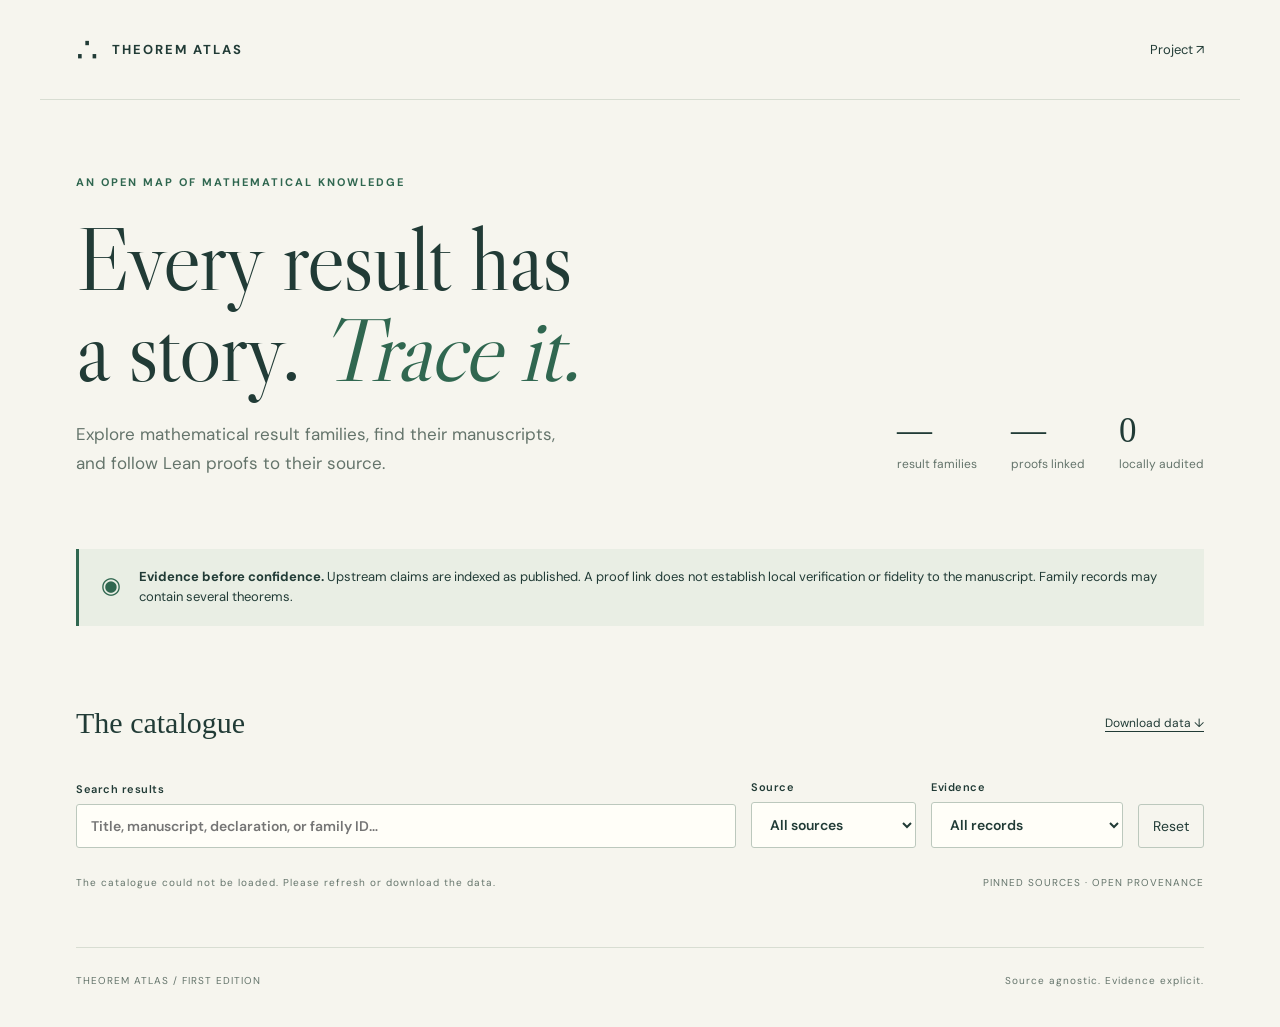
==== site/index.html @ a1279511 "Build pinned theorem catalogue and publish via GitHub Pages" ====
<!doctype html>
<html lang="en"><head><meta charset="utf-8"><meta name="viewport" content="width=device-width, initial-scale=1"><meta name="description" content="An open catalogue of mathematical results, manuscripts, and pinned Lean proof references."><title>Theorem Atlas — Explore mathematical results</title><link rel="stylesheet" href="style.css"><script src="app.js" defer></script></head>
<body><header><a class="brand" href="./">∴ <span>THEOREM ATLAS</span></a><a href="https://github.com/gopikannappan/theorem-atlas">Project ↗</a></header>
<main><section class="intro"><div class="eyebrow">AN OPEN MAP OF MATHEMATICAL KNOWLEDGE</div><h1>Every result has<br>a story. <em>Trace it.</em></h1><p>Explore mathematical result families, find their manuscripts, and follow Lean proofs to their source.</p><div class="stats" aria-label="Catalogue summary"><div><strong id="total">—</strong><span>result families</span></div><div><strong id="linked">—</strong><span>proofs linked</span></div><div><strong>0</strong><span>locally audited</span></div></div></section>
<aside class="notice"><span>◉</span><p><b>Evidence before confidence.</b> Upstream claims are indexed as published. A proof link does not establish local verification or fidelity to the manuscript. Family records may contain several theorems.</p></aside>
<section aria-label="Catalogue"><div class="catalogue-heading"><h2>The catalogue</h2><a href="results.json" download>Download data ↓</a></div><form id="filters" role="search"><label class="search">Search results<input id="query" type="search" placeholder="Title, manuscript, declaration, or family ID…"></label><label>Source<select id="source"><option value="">All sources</option></select></label><label>Evidence<select id="status"><option value="">All records</option><option value="external_linked">External proof linked</option><option value="scope">Upstream scope note</option><option value="discovered">Discovered</option></select></label><button type="reset">Reset</button></form><div class="list-heading"><span id="count" role="status" aria-live="polite">Loading catalogue…</span><span>PINNED SOURCES · OPEN PROVENANCE</span></div><div id="results"></div><p id="empty" hidden>No results match these filters. Try another title or clear your search.</p></section>
<footer><span>THEOREM ATLAS / FIRST EDITION</span><span>Source agnostic. Evidence explicit.</span></footer></main></body></html>
---- site/style.css ----
@import url('https://fonts.googleapis.com/css2?family=DM+Sans:wght@400;500;600;700&family=Libre+Caslon+Display&display=swap');
:root{color-scheme:light;--ink:#213b36;--muted:#64746b;--paper:#f6f5ee;--line:#d8ddd2;--green:#306750}*{box-sizing:border-box}body{margin:0;background:var(--paper);color:var(--ink);font-family:'DM Sans',system-ui,sans-serif;font-size:15px}a{color:inherit;text-underline-offset:4px}header,main{max-width:1200px;margin:auto;padding:0 36px}header{height:100px;display:flex;align-items:center;justify-content:space-between;border-bottom:1px solid var(--line)}header>a{text-decoration:none;font-size:13px}.brand{display:flex;gap:14px;align-items:center;font-size:35px}.brand span{font-size:13px;font-weight:700;letter-spacing:2px}.intro{padding:75px 0 42px;position:relative}.eyebrow{font-size:11px;letter-spacing:2px;color:var(--green);font-weight:700}h1{font-family:'Libre Caslon Display',Georgia,serif;font-size:clamp(55px,7vw,91px);font-weight:400;line-height:1.02;letter-spacing:-2px;margin:24px 0}h1 em{color:var(--green)}.intro>p{max-width:490px;font-size:17px;line-height:1.7;color:var(--muted)}.stats{display:flex;gap:56px;margin-top:38px}.stats div{display:grid;gap:5px}.stats strong{font-family:Georgia,serif;font-size:35px;font-weight:400}.stats span{color:var(--muted);font-size:12px}.notice{display:flex;gap:18px;background:#e9eee4;padding:18px 22px;border-left:3px solid var(--green);margin:12px 0 55px;line-height:1.6}.notice>span{color:var(--green);font-size:23px}.notice p{margin:0;font-size:13px}.catalogue-heading{display:flex;align-items:center;justify-content:space-between}.catalogue-heading h2{font-family:Georgia,serif;font-size:30px;font-weight:400}.catalogue-heading a{font-size:12px}form{display:flex;gap:15px;align-items:end;margin:15px 0 28px}label{display:grid;gap:8px;font-size:11px;font-weight:600;letter-spacing:.5px}.search{flex:1}input,select,button{border:1px solid #bcc8bd;border-radius:3px;background:#fffef8;color:var(--ink);padding:12px 14px;font:inherit;font-size:14px;min-height:44px}select{min-width:165px}button{cursor:pointer;background:transparent}:focus-visible{outline:3px solid #91b9a1;outline-offset:3px}.list-heading{display:flex;justify-content:space-between;font-size:10px;letter-spacing:1px;color:var(--muted);padding-bottom:18px}.record{border-top:1px solid var(--line);padding:23px 0;display:grid;grid-template-columns:90px 1fr;gap:16px}.record-id{font-size:11px;letter-spacing:1px;color:var(--muted);padding-top:7px}.record h3{font-family:Georgia,serif;font-size:22px;font-weight:400;line-height:1.4;margin:0 0 12px}.tags{display:flex;flex-wrap:wrap;align-items:center;gap:10px;font-size:11px;color:var(--muted)}.badge{border:1px solid var(--line);padding:4px 8px;border-radius:20px}.badge.linked{background:#e5ede0;border-color:#c2d5bc;color:var(--green)}details{margin-top:16px;font-size:13px;line-height:1.7}summary{cursor:pointer;color:var(--green);width:fit-content}.evidence{padding:16px 20px;background:#eeefe6;margin-top:12px}.evidence p{margin:6px 0}.evidence ul{padding-left:20px}.evidence code{overflow-wrap:anywhere;font-size:11px}.evidence a{overflow-wrap:anywhere}.review{color:#755c2d}footer{border-top:1px solid var(--line);margin-top:40px;padding:26px 0 40px;display:flex;justify-content:space-between;font-size:10px;color:var(--muted);letter-spacing:1px}[hidden]{display:none!important}@media(min-width:950px){.stats{position:absolute;right:0;bottom:65px;gap:34px}}@media(max-width:700px){header,main{padding:0 20px}header{height:78px}.intro{padding-top:50px}.stats{gap:30px}form{flex-wrap:wrap}.search{flex-basis:100%}label{flex:1}select{min-width:0;width:100%}.record{grid-template-columns:1fr;gap:8px}.list-heading>span:last-child{display:none}footer{gap:15px;flex-wrap:wrap}.notice{margin-bottom:30px}}
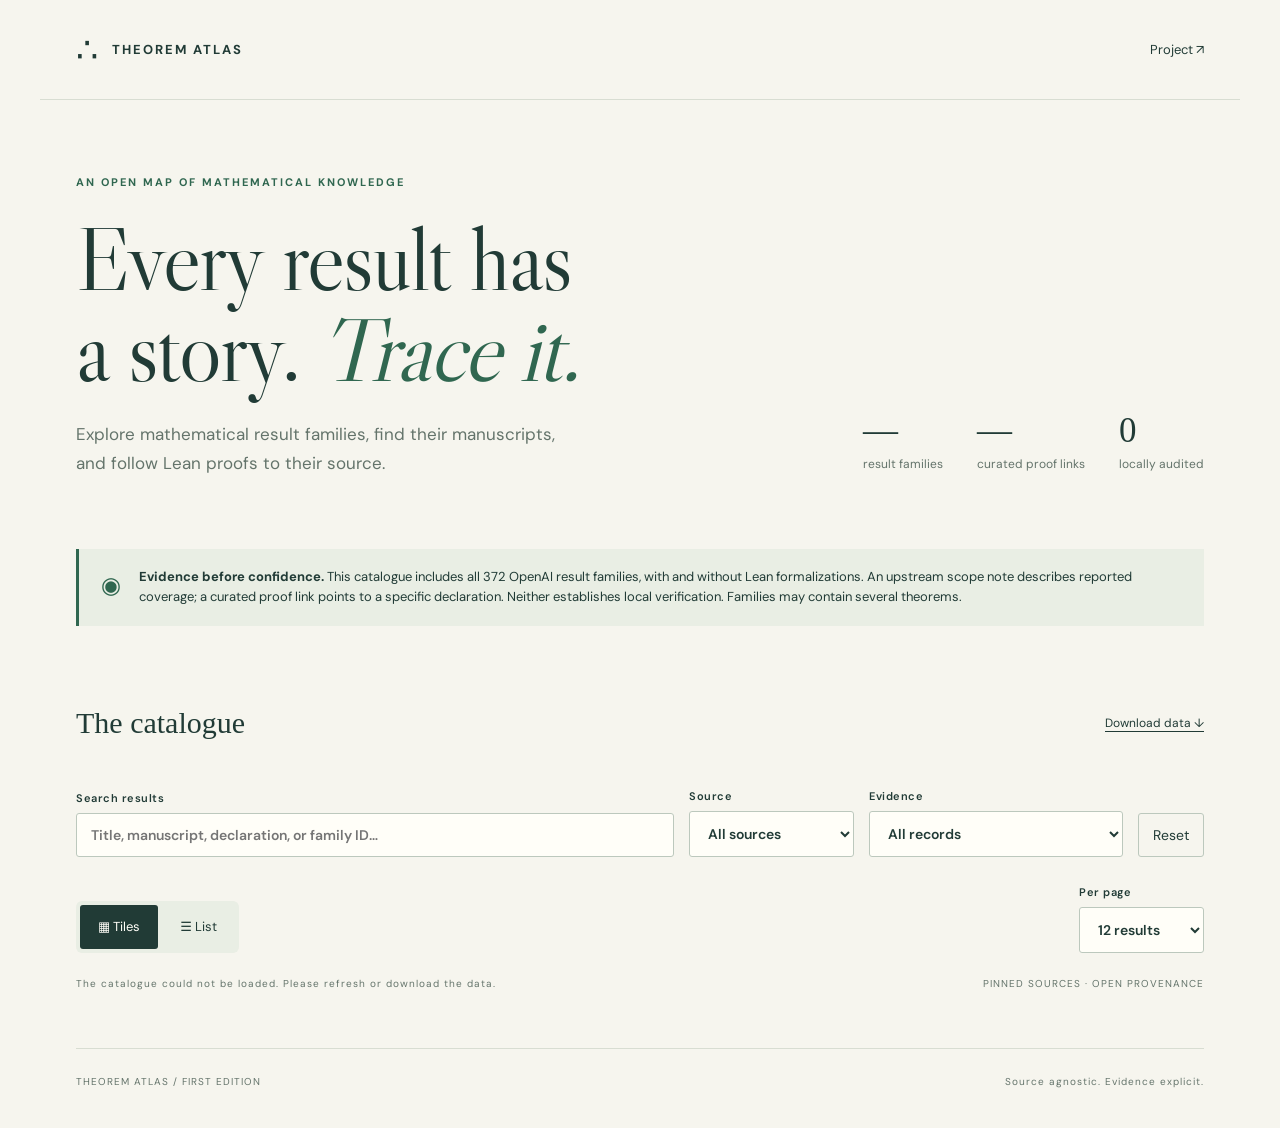
==== commit bdffe34a: "Default catalogue to tiles with list view and pagination" ====
--- a/site/index.html
+++ b/site/index.html
@@ -1,7 +1,7 @@
 <!doctype html>
-<html lang="en"><head><meta charset="utf-8"><meta name="viewport" content="width=device-width, initial-scale=1"><meta name="description" content="An open catalogue of mathematical results, manuscripts, and pinned Lean proof references."><title>Theorem Atlas — Explore mathematical results</title><link rel="stylesheet" href="style.css"><script src="app.js" defer></script></head>
+<html lang="en"><head><meta charset="utf-8"><meta name="viewport" content="width=device-width, initial-scale=1"><meta name="description" content="An open catalogue of mathematical results, manuscripts, and pinned Lean proof references."><title>Theorem Atlas — Explore mathematical results</title><link rel="stylesheet" href="style.css"><script src="app.js" type="module"></script></head>
 <body><header><a class="brand" href="./">∴ <span>THEOREM ATLAS</span></a><a href="https://github.com/gopikannappan/theorem-atlas">Project ↗</a></header>
-<main><section class="intro"><div class="eyebrow">AN OPEN MAP OF MATHEMATICAL KNOWLEDGE</div><h1>Every result has<br>a story. <em>Trace it.</em></h1><p>Explore mathematical result families, find their manuscripts, and follow Lean proofs to their source.</p><div class="stats" aria-label="Catalogue summary"><div><strong id="total">—</strong><span>result families</span></div><div><strong id="linked">—</strong><span>proofs linked</span></div><div><strong>0</strong><span>locally audited</span></div></div></section>
-<aside class="notice"><span>◉</span><p><b>Evidence before confidence.</b> Upstream claims are indexed as published. A proof link does not establish local verification or fidelity to the manuscript. Family records may contain several theorems.</p></aside>
-<section aria-label="Catalogue"><div class="catalogue-heading"><h2>The catalogue</h2><a href="results.json" download>Download data ↓</a></div><form id="filters" role="search"><label class="search">Search results<input id="query" type="search" placeholder="Title, manuscript, declaration, or family ID…"></label><label>Source<select id="source"><option value="">All sources</option></select></label><label>Evidence<select id="status"><option value="">All records</option><option value="external_linked">External proof linked</option><option value="scope">Upstream scope note</option><option value="discovered">Discovered</option></select></label><button type="reset">Reset</button></form><div class="list-heading"><span id="count" role="status" aria-live="polite">Loading catalogue…</span><span>PINNED SOURCES · OPEN PROVENANCE</span></div><div id="results"></div><p id="empty" hidden>No results match these filters. Try another title or clear your search.</p></section>
+<main><section class="intro"><div class="eyebrow">AN OPEN MAP OF MATHEMATICAL KNOWLEDGE</div><h1>Every result has<br>a story. <em>Trace it.</em></h1><p>Explore mathematical result families, find their manuscripts, and follow Lean proofs to their source.</p><div class="stats" aria-label="Catalogue summary"><div><strong id="total">—</strong><span>result families</span></div><div><strong id="linked">—</strong><span>curated proof links</span></div><div><strong>0</strong><span>locally audited</span></div></div></section>
+<aside class="notice"><span>◉</span><p><b>Evidence before confidence.</b> This catalogue includes all 372 OpenAI result families, with and without Lean formalizations. An upstream scope note describes reported coverage; a curated proof link points to a specific declaration. Neither establishes local verification. Families may contain several theorems.</p></aside>
+<section aria-label="Catalogue"><div class="catalogue-heading"><h2>The catalogue</h2><a href="results.json" download>Download data ↓</a></div><p id="coverage-summary" class="coverage-summary"></p><form id="filters" role="search"><label class="search">Search results<input id="query" type="search" placeholder="Title, manuscript, declaration, or family ID…"></label><label>Source<select id="source"><option value="">All sources</option></select></label><label>Evidence<select id="status"><option value="">All records</option><option value="external_linked">External proof linked</option><option value="scope">Has upstream Lean scope note</option><option value="no_scope">No upstream Lean scope note</option><option value="discovered">No curated declaration link</option></select></label><button type="reset">Reset</button></form><div class="catalogue-controls"><div class="view-toggle" role="group" aria-label="Catalogue view"><button id="tiles-view" type="button" aria-pressed="true">▦ Tiles</button><button id="list-view" type="button" aria-pressed="false">☰ List</button></div><label>Per page<select id="page-size"><option value="12">12 results</option><option value="24">24 results</option><option value="48">48 results</option></select></label></div><div class="list-heading"><span id="count" role="status" aria-live="polite">Loading catalogue…</span><span>PINNED SOURCES · OPEN PROVENANCE</span></div><div id="results" class="tiles"></div><p id="empty" hidden>No results match these filters. Try another title or clear your search.</p><nav id="pagination" class="pagination" aria-label="Catalogue pages" hidden><button id="previous-page" type="button">← Previous</button><label>Page<select id="page-number" aria-label="Go to page"></select></label><span id="page-total"></span><button id="next-page" type="button">Next →</button></nav></section>
 <footer><span>THEOREM ATLAS / FIRST EDITION</span><span>Source agnostic. Evidence explicit.</span></footer></main></body></html>
--- a/site/style.css
+++ b/site/style.css
@@ -1,2 +1,5 @@
 @import url('https://fonts.googleapis.com/css2?family=DM+Sans:wght@400;500;600;700&family=Libre+Caslon+Display&display=swap');
 :root{color-scheme:light;--ink:#213b36;--muted:#64746b;--paper:#f6f5ee;--line:#d8ddd2;--green:#306750}*{box-sizing:border-box}body{margin:0;background:var(--paper);color:var(--ink);font-family:'DM Sans',system-ui,sans-serif;font-size:15px}a{color:inherit;text-underline-offset:4px}header,main{max-width:1200px;margin:auto;padding:0 36px}header{height:100px;display:flex;align-items:center;justify-content:space-between;border-bottom:1px solid var(--line)}header>a{text-decoration:none;font-size:13px}.brand{display:flex;gap:14px;align-items:center;font-size:35px}.brand span{font-size:13px;font-weight:700;letter-spacing:2px}.intro{padding:75px 0 42px;position:relative}.eyebrow{font-size:11px;letter-spacing:2px;color:var(--green);font-weight:700}h1{font-family:'Libre Caslon Display',Georgia,serif;font-size:clamp(55px,7vw,91px);font-weight:400;line-height:1.02;letter-spacing:-2px;margin:24px 0}h1 em{color:var(--green)}.intro>p{max-width:490px;font-size:17px;line-height:1.7;color:var(--muted)}.stats{display:flex;gap:56px;margin-top:38px}.stats div{display:grid;gap:5px}.stats strong{font-family:Georgia,serif;font-size:35px;font-weight:400}.stats span{color:var(--muted);font-size:12px}.notice{display:flex;gap:18px;background:#e9eee4;padding:18px 22px;border-left:3px solid var(--green);margin:12px 0 55px;line-height:1.6}.notice>span{color:var(--green);font-size:23px}.notice p{margin:0;font-size:13px}.catalogue-heading{display:flex;align-items:center;justify-content:space-between}.catalogue-heading h2{font-family:Georgia,serif;font-size:30px;font-weight:400}.catalogue-heading a{font-size:12px}form{display:flex;gap:15px;align-items:end;margin:15px 0 28px}label{display:grid;gap:8px;font-size:11px;font-weight:600;letter-spacing:.5px}.search{flex:1}input,select,button{border:1px solid #bcc8bd;border-radius:3px;background:#fffef8;color:var(--ink);padding:12px 14px;font:inherit;font-size:14px;min-height:44px}select{min-width:165px}button{cursor:pointer;background:transparent}:focus-visible{outline:3px solid #91b9a1;outline-offset:3px}.list-heading{display:flex;justify-content:space-between;font-size:10px;letter-spacing:1px;color:var(--muted);padding-bottom:18px}.record{border-top:1px solid var(--line);padding:23px 0;display:grid;grid-template-columns:90px 1fr;gap:16px}.record-id{font-size:11px;letter-spacing:1px;color:var(--muted);padding-top:7px}.record h3{font-family:Georgia,serif;font-size:22px;font-weight:400;line-height:1.4;margin:0 0 12px}.tags{display:flex;flex-wrap:wrap;align-items:center;gap:10px;font-size:11px;color:var(--muted)}.badge{border:1px solid var(--line);padding:4px 8px;border-radius:20px}.badge.linked{background:#e5ede0;border-color:#c2d5bc;color:var(--green)}details{margin-top:16px;font-size:13px;line-height:1.7}summary{cursor:pointer;color:var(--green);width:fit-content}.evidence{padding:16px 20px;background:#eeefe6;margin-top:12px}.evidence p{margin:6px 0}.evidence ul{padding-left:20px}.evidence code{overflow-wrap:anywhere;font-size:11px}.evidence a{overflow-wrap:anywhere}.review{color:#755c2d}footer{border-top:1px solid var(--line);margin-top:40px;padding:26px 0 40px;display:flex;justify-content:space-between;font-size:10px;color:var(--muted);letter-spacing:1px}[hidden]{display:none!important}@media(min-width:950px){.stats{position:absolute;right:0;bottom:65px;gap:34px}}@media(max-width:700px){header,main{padding:0 20px}header{height:78px}.intro{padding-top:50px}.stats{gap:30px}form{flex-wrap:wrap}.search{flex-basis:100%}label{flex:1}select{min-width:0;width:100%}.record{grid-template-columns:1fr;gap:8px}.list-heading>span:last-child{display:none}footer{gap:15px;flex-wrap:wrap}.notice{margin-bottom:30px}}
+.catalogue-controls{display:flex;align-items:end;justify-content:space-between;gap:20px;margin-bottom:24px}.view-toggle{display:flex;gap:4px;padding:4px;background:#e9eee4;border-radius:6px}.view-toggle button{border-color:transparent;font-size:13px;padding:9px 17px}.view-toggle button[aria-pressed=true]{background:var(--ink);color:#fffef8}.catalogue-controls select{min-width:125px}.tiles{display:grid;grid-template-columns:repeat(3,minmax(0,1fr));gap:18px;align-items:start}.tiles .record{display:flex;flex-direction:column;gap:14px;border:1px solid var(--line);border-radius:5px;padding:22px;background:#fffef8;min-height:245px}.tiles .record-id{padding:0}.tiles .record h3{font-size:22px;min-height:92px}.tiles .tags{gap:8px}.tiles .tags>span:first-child{flex-basis:100%}.tiles .evidence{padding:12px;overflow-wrap:anywhere}.pagination{display:flex;justify-content:center;align-items:end;gap:18px;margin-top:30px;padding:20px 0;border-top:1px solid var(--line)}.pagination select{min-width:70px}.pagination>span{align-self:center;padding-top:18px;font-size:13px;color:var(--muted)}button:disabled{opacity:.4;cursor:default}#count{scroll-margin-top:20px}@media(max-width:1000px){.tiles{grid-template-columns:repeat(2,minmax(0,1fr))}}@media(max-width:600px){.tiles{grid-template-columns:1fr}.tiles .record{min-height:0}.tiles .record h3{min-height:0}.pagination{gap:10px;flex-wrap:wrap}.pagination button{padding:10px}.catalogue-controls{gap:12px}}
+
+.coverage-summary{font-size:13px;color:var(--muted);line-height:1.7;margin:0 0 24px;max-width:800px}
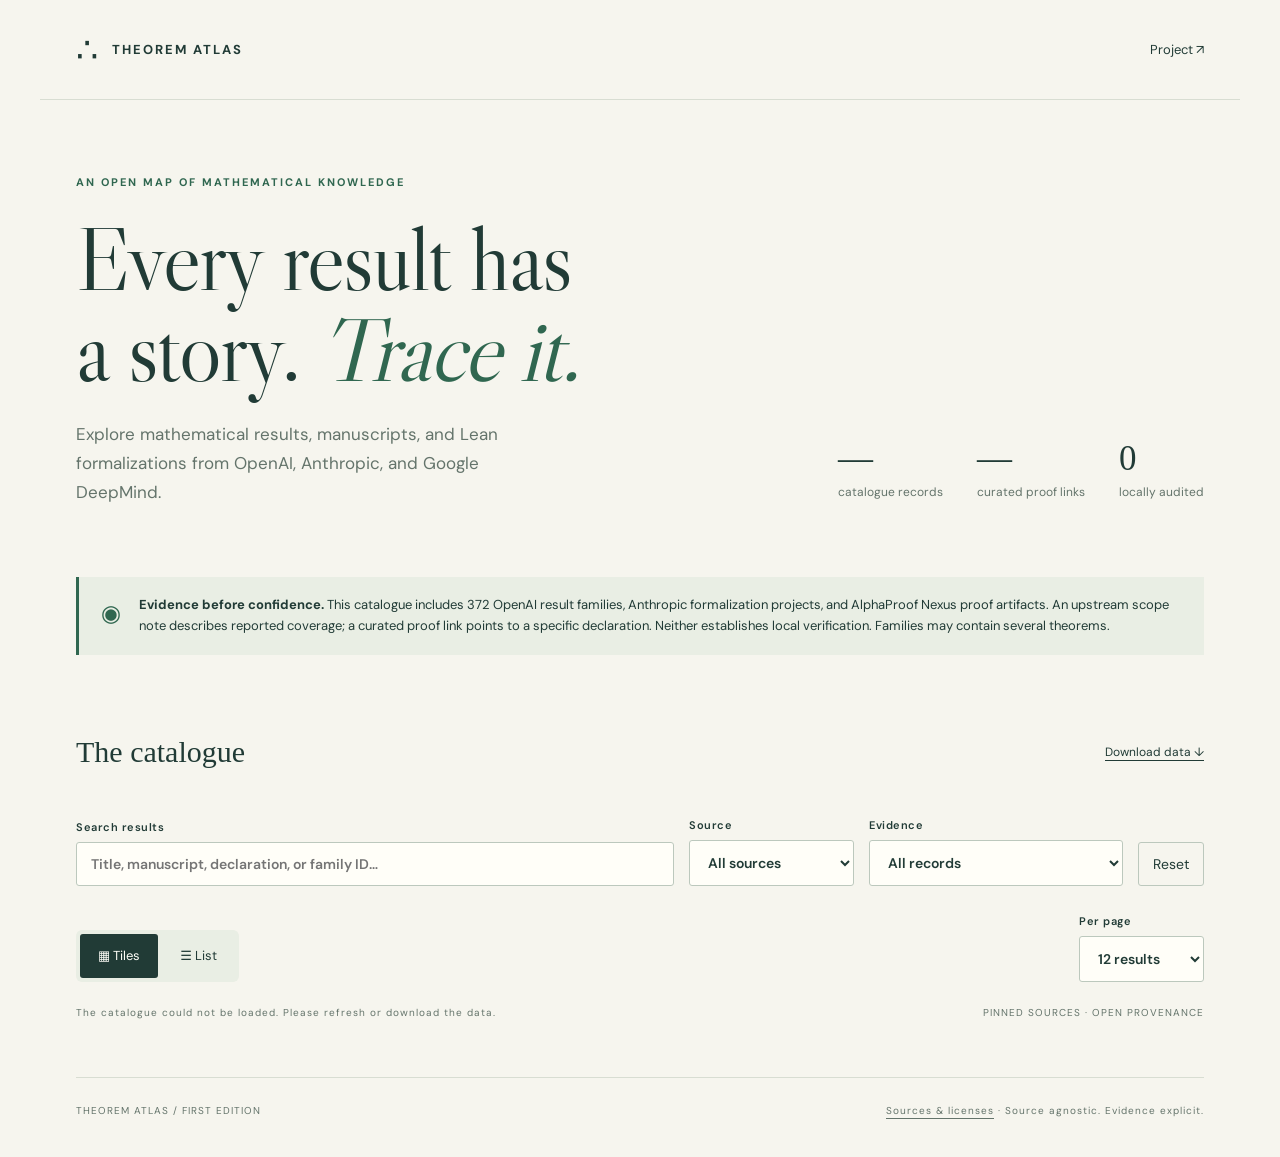
==== commit 17b33ec0: "Index Anthropic and AlphaProof Nexus with pinned provenance and licenses" ====
--- a/site/index.html
+++ b/site/index.html
@@ -1,7 +1,7 @@
 <!doctype html>
 <html lang="en"><head><meta charset="utf-8"><meta name="viewport" content="width=device-width, initial-scale=1"><meta name="description" content="An open catalogue of mathematical results, manuscripts, and pinned Lean proof references."><title>Theorem Atlas — Explore mathematical results</title><link rel="stylesheet" href="style.css"><script src="app.js" type="module"></script></head>
 <body><header><a class="brand" href="./">∴ <span>THEOREM ATLAS</span></a><a href="https://github.com/gopikannappan/theorem-atlas">Project ↗</a></header>
-<main><section class="intro"><div class="eyebrow">AN OPEN MAP OF MATHEMATICAL KNOWLEDGE</div><h1>Every result has<br>a story. <em>Trace it.</em></h1><p>Explore mathematical result families, find their manuscripts, and follow Lean proofs to their source.</p><div class="stats" aria-label="Catalogue summary"><div><strong id="total">—</strong><span>result families</span></div><div><strong id="linked">—</strong><span>curated proof links</span></div><div><strong>0</strong><span>locally audited</span></div></div></section>
-<aside class="notice"><span>◉</span><p><b>Evidence before confidence.</b> This catalogue includes all 372 OpenAI result families, with and without Lean formalizations. An upstream scope note describes reported coverage; a curated proof link points to a specific declaration. Neither establishes local verification. Families may contain several theorems.</p></aside>
+<main><section class="intro"><div class="eyebrow">AN OPEN MAP OF MATHEMATICAL KNOWLEDGE</div><h1>Every result has<br>a story. <em>Trace it.</em></h1><p>Explore mathematical results, manuscripts, and Lean formalizations from OpenAI, Anthropic, and Google DeepMind.</p><div class="stats" aria-label="Catalogue summary"><div><strong id="total">—</strong><span>catalogue records</span></div><div><strong id="linked">—</strong><span>curated proof links</span></div><div><strong>0</strong><span>locally audited</span></div></div></section>
+<aside class="notice"><span>◉</span><p><b>Evidence before confidence.</b> This catalogue includes 372 OpenAI result families, Anthropic formalization projects, and AlphaProof Nexus proof artifacts. An upstream scope note describes reported coverage; a curated proof link points to a specific declaration. Neither establishes local verification. Families may contain several theorems.</p></aside>
 <section aria-label="Catalogue"><div class="catalogue-heading"><h2>The catalogue</h2><a href="results.json" download>Download data ↓</a></div><p id="coverage-summary" class="coverage-summary"></p><form id="filters" role="search"><label class="search">Search results<input id="query" type="search" placeholder="Title, manuscript, declaration, or family ID…"></label><label>Source<select id="source"><option value="">All sources</option></select></label><label>Evidence<select id="status"><option value="">All records</option><option value="external_linked">External proof linked</option><option value="scope">Has upstream Lean scope note</option><option value="no_scope">No upstream Lean scope note</option><option value="discovered">No curated declaration link</option></select></label><button type="reset">Reset</button></form><div class="catalogue-controls"><div class="view-toggle" role="group" aria-label="Catalogue view"><button id="tiles-view" type="button" aria-pressed="true">▦ Tiles</button><button id="list-view" type="button" aria-pressed="false">☰ List</button></div><label>Per page<select id="page-size"><option value="12">12 results</option><option value="24">24 results</option><option value="48">48 results</option></select></label></div><div class="list-heading"><span id="count" role="status" aria-live="polite">Loading catalogue…</span><span>PINNED SOURCES · OPEN PROVENANCE</span></div><div id="results" class="tiles"></div><p id="empty" hidden>No results match these filters. Try another title or clear your search.</p><nav id="pagination" class="pagination" aria-label="Catalogue pages" hidden><button id="previous-page" type="button">← Previous</button><label>Page<select id="page-number" aria-label="Go to page"></select></label><span id="page-total"></span><button id="next-page" type="button">Next →</button></nav></section>
-<footer><span>THEOREM ATLAS / FIRST EDITION</span><span>Source agnostic. Evidence explicit.</span></footer></main></body></html>
+<footer><span>THEOREM ATLAS / FIRST EDITION</span><span><a href="attribution.html">Sources &amp; licenses</a> · Source agnostic. Evidence explicit.</span></footer></main></body></html>
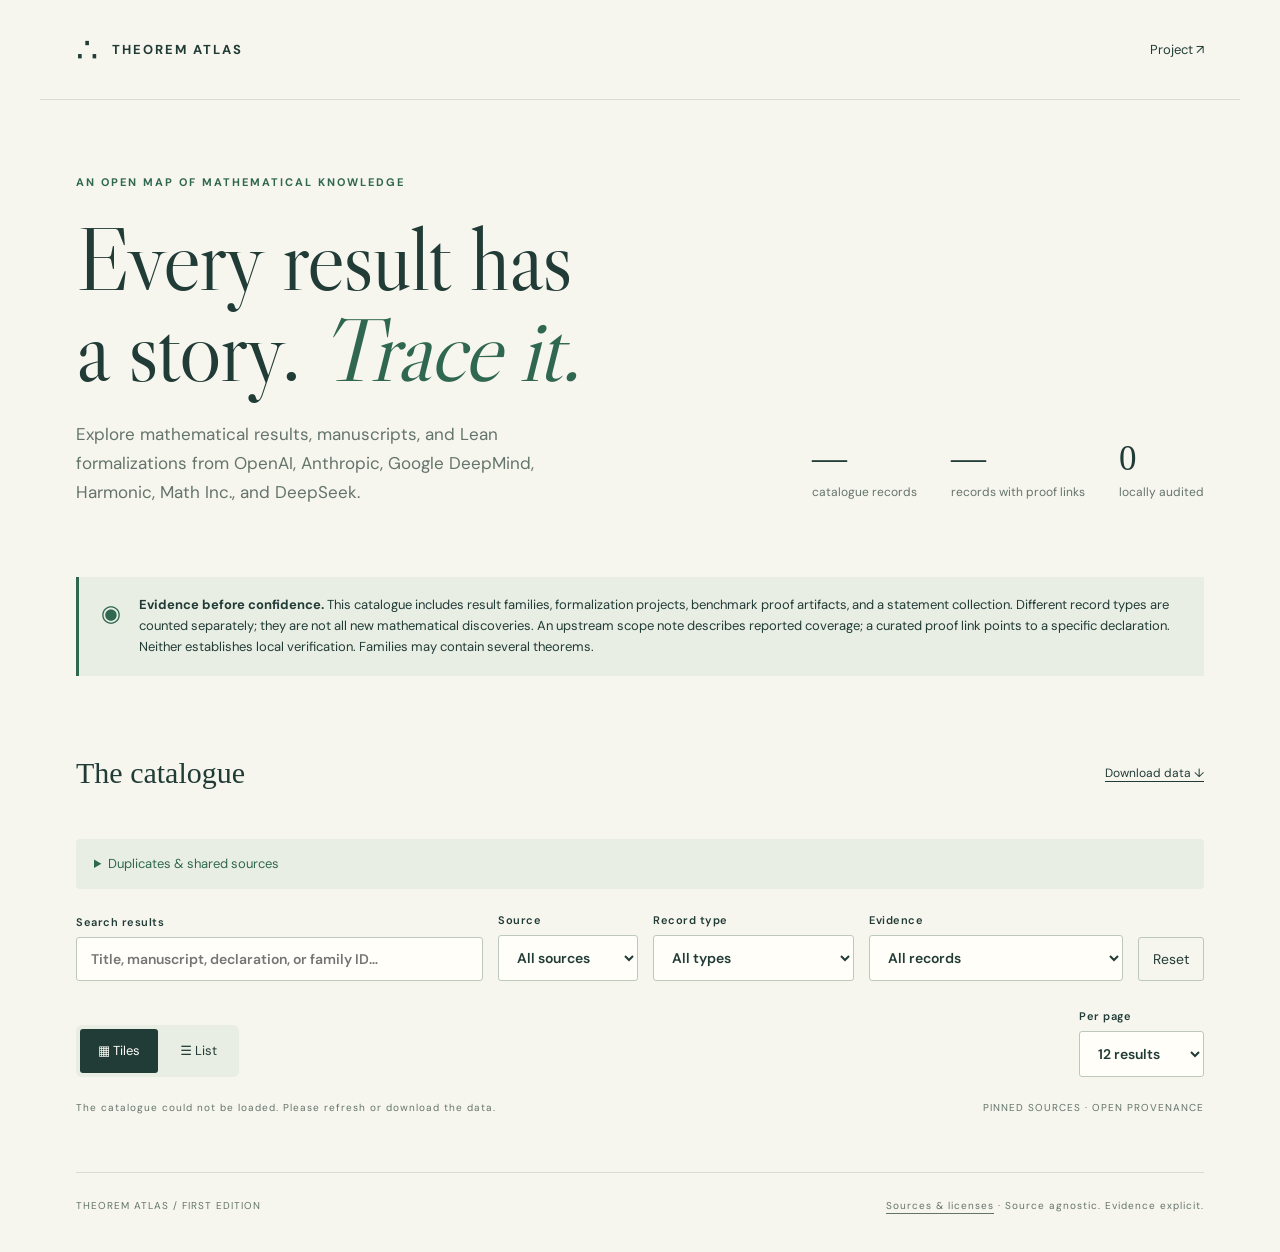
==== commit febd3d07: "Add remaining proof sources and track explicit overlap relationships" ====
--- a/site/index.html
+++ b/site/index.html
@@ -1,7 +1,7 @@
 <!doctype html>
 <html lang="en"><head><meta charset="utf-8"><meta name="viewport" content="width=device-width, initial-scale=1"><meta name="description" content="An open catalogue of mathematical results, manuscripts, and pinned Lean proof references."><title>Theorem Atlas — Explore mathematical results</title><link rel="stylesheet" href="style.css"><script src="app.js" type="module"></script></head>
 <body><header><a class="brand" href="./">∴ <span>THEOREM ATLAS</span></a><a href="https://github.com/gopikannappan/theorem-atlas">Project ↗</a></header>
-<main><section class="intro"><div class="eyebrow">AN OPEN MAP OF MATHEMATICAL KNOWLEDGE</div><h1>Every result has<br>a story. <em>Trace it.</em></h1><p>Explore mathematical results, manuscripts, and Lean formalizations from OpenAI, Anthropic, and Google DeepMind.</p><div class="stats" aria-label="Catalogue summary"><div><strong id="total">—</strong><span>catalogue records</span></div><div><strong id="linked">—</strong><span>curated proof links</span></div><div><strong>0</strong><span>locally audited</span></div></div></section>
-<aside class="notice"><span>◉</span><p><b>Evidence before confidence.</b> This catalogue includes 372 OpenAI result families, Anthropic formalization projects, and AlphaProof Nexus proof artifacts. An upstream scope note describes reported coverage; a curated proof link points to a specific declaration. Neither establishes local verification. Families may contain several theorems.</p></aside>
-<section aria-label="Catalogue"><div class="catalogue-heading"><h2>The catalogue</h2><a href="results.json" download>Download data ↓</a></div><p id="coverage-summary" class="coverage-summary"></p><form id="filters" role="search"><label class="search">Search results<input id="query" type="search" placeholder="Title, manuscript, declaration, or family ID…"></label><label>Source<select id="source"><option value="">All sources</option></select></label><label>Evidence<select id="status"><option value="">All records</option><option value="external_linked">External proof linked</option><option value="scope">Has upstream Lean scope note</option><option value="no_scope">No upstream Lean scope note</option><option value="discovered">No curated declaration link</option></select></label><button type="reset">Reset</button></form><div class="catalogue-controls"><div class="view-toggle" role="group" aria-label="Catalogue view"><button id="tiles-view" type="button" aria-pressed="true">▦ Tiles</button><button id="list-view" type="button" aria-pressed="false">☰ List</button></div><label>Per page<select id="page-size"><option value="12">12 results</option><option value="24">24 results</option><option value="48">48 results</option></select></label></div><div class="list-heading"><span id="count" role="status" aria-live="polite">Loading catalogue…</span><span>PINNED SOURCES · OPEN PROVENANCE</span></div><div id="results" class="tiles"></div><p id="empty" hidden>No results match these filters. Try another title or clear your search.</p><nav id="pagination" class="pagination" aria-label="Catalogue pages" hidden><button id="previous-page" type="button">← Previous</button><label>Page<select id="page-number" aria-label="Go to page"></select></label><span id="page-total"></span><button id="next-page" type="button">Next →</button></nav></section>
+<main><section class="intro"><div class="eyebrow">AN OPEN MAP OF MATHEMATICAL KNOWLEDGE</div><h1>Every result has<br>a story. <em>Trace it.</em></h1><p>Explore mathematical results, manuscripts, and Lean formalizations from OpenAI, Anthropic, Google DeepMind, Harmonic, Math Inc., and DeepSeek.</p><div class="stats" aria-label="Catalogue summary"><div><strong id="total">—</strong><span>catalogue records</span></div><div><strong id="linked">—</strong><span>records with proof links</span></div><div><strong>0</strong><span>locally audited</span></div></div></section>
+<aside class="notice"><span>◉</span><p><b>Evidence before confidence.</b> This catalogue includes result families, formalization projects, benchmark proof artifacts, and a statement collection. Different record types are counted separately; they are not all new mathematical discoveries. An upstream scope note describes reported coverage; a curated proof link points to a specific declaration. Neither establishes local verification. Families may contain several theorems.</p></aside>
+<section aria-label="Catalogue"><div class="catalogue-heading"><h2>The catalogue</h2><a href="results.json" download>Download data ↓</a></div><p id="coverage-summary" class="coverage-summary"></p><details class="overlap-panel"><summary>Duplicates &amp; shared sources</summary><p id="overlap-summary"></p><p>Alternative proofs stay together. Source reuse is documented in the relevant record. Similar statements require mathematical review before they can be merged.</p></details><form id="filters" role="search"><label class="search">Search results<input id="query" type="search" placeholder="Title, manuscript, declaration, or family ID…"></label><label>Source<select id="source"><option value="">All sources</option></select></label><label>Record type<select id="kind"><option value="">All types</option><option value="result_family">Result families</option><option value="formalization_project">Formalization projects</option><option value="external_proof_artifact">Lean artifacts</option><option value="external_artifact">Other artifacts</option><option value="statement_collection">Statement collections</option></select></label><label>Evidence<select id="status"><option value="">All records</option><option value="external_linked">External proof linked</option><option value="scope">Has upstream Lean scope note</option><option value="no_scope">No upstream Lean scope note</option><option value="discovered">No curated declaration link</option></select></label><button type="reset">Reset</button></form><div class="catalogue-controls"><div class="view-toggle" role="group" aria-label="Catalogue view"><button id="tiles-view" type="button" aria-pressed="true">▦ Tiles</button><button id="list-view" type="button" aria-pressed="false">☰ List</button></div><label>Per page<select id="page-size"><option value="12">12 results</option><option value="24">24 results</option><option value="48">48 results</option></select></label></div><div class="list-heading"><span id="count" role="status" aria-live="polite">Loading catalogue…</span><span>PINNED SOURCES · OPEN PROVENANCE</span></div><div id="results" class="tiles"></div><p id="empty" hidden>No results match these filters. Try another title or clear your search.</p><nav id="pagination" class="pagination" aria-label="Catalogue pages" hidden><button id="previous-page" type="button">← Previous</button><label>Page<select id="page-number" aria-label="Go to page"></select></label><span id="page-total"></span><button id="next-page" type="button">Next →</button></nav></section>
 <footer><span>THEOREM ATLAS / FIRST EDITION</span><span><a href="attribution.html">Sources &amp; licenses</a> · Source agnostic. Evidence explicit.</span></footer></main></body></html>
--- a/site/style.css
+++ b/site/style.css
@@ -3,3 +3,5 @@
 .catalogue-controls{display:flex;align-items:end;justify-content:space-between;gap:20px;margin-bottom:24px}.view-toggle{display:flex;gap:4px;padding:4px;background:#e9eee4;border-radius:6px}.view-toggle button{border-color:transparent;font-size:13px;padding:9px 17px}.view-toggle button[aria-pressed=true]{background:var(--ink);color:#fffef8}.catalogue-controls select{min-width:125px}.tiles{display:grid;grid-template-columns:repeat(3,minmax(0,1fr));gap:18px;align-items:start}.tiles .record{display:flex;flex-direction:column;gap:14px;border:1px solid var(--line);border-radius:5px;padding:22px;background:#fffef8;min-height:245px}.tiles .record-id{padding:0}.tiles .record h3{font-size:22px;min-height:92px}.tiles .tags{gap:8px}.tiles .tags>span:first-child{flex-basis:100%}.tiles .evidence{padding:12px;overflow-wrap:anywhere}.pagination{display:flex;justify-content:center;align-items:end;gap:18px;margin-top:30px;padding:20px 0;border-top:1px solid var(--line)}.pagination select{min-width:70px}.pagination>span{align-self:center;padding-top:18px;font-size:13px;color:var(--muted)}button:disabled{opacity:.4;cursor:default}#count{scroll-margin-top:20px}@media(max-width:1000px){.tiles{grid-template-columns:repeat(2,minmax(0,1fr))}}@media(max-width:600px){.tiles{grid-template-columns:1fr}.tiles .record{min-height:0}.tiles .record h3{min-height:0}.pagination{gap:10px;flex-wrap:wrap}.pagination button{padding:10px}.catalogue-controls{gap:12px}}
 
 .coverage-summary{font-size:13px;color:var(--muted);line-height:1.7;margin:0 0 24px;max-width:800px}
+
+.overlap-panel{margin:0 0 24px;padding:14px 18px;background:#e9eee4;border-radius:4px}.overlap-panel p{max-width:850px;color:var(--muted)}.evidence p{overflow-wrap:anywhere}@media(min-width:701px){form{flex-wrap:wrap}.search{min-width:250px}form select{min-width:140px}}
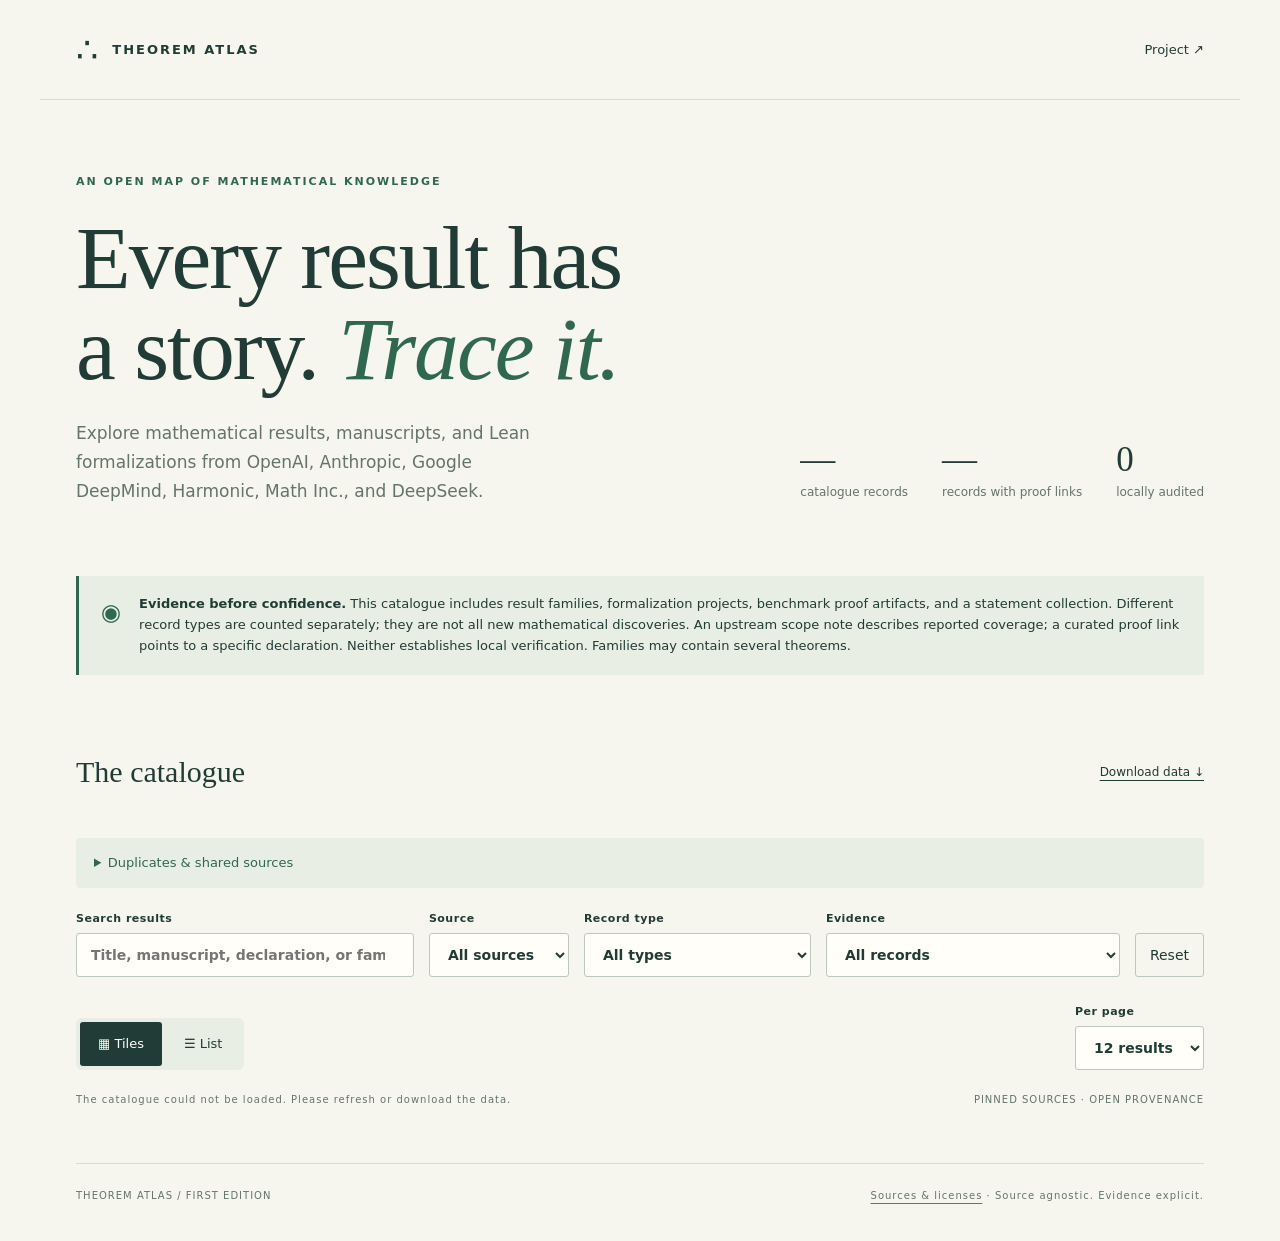
==== commit 6577693f: "Harden repository security and prepare public contributions" ====
--- a/site/index.html
+++ b/site/index.html
@@ -1,7 +1,13 @@
 <!doctype html>
-<html lang="en"><head><meta charset="utf-8"><meta name="viewport" content="width=device-width, initial-scale=1"><meta name="description" content="An open catalogue of mathematical results, manuscripts, and pinned Lean proof references."><title>Theorem Atlas — Explore mathematical results</title><link rel="stylesheet" href="style.css"><script src="app.js" type="module"></script></head>
+<html lang="en"><head><meta charset="utf-8"><meta name="viewport" content="width=device-width, initial-scale=1"><meta name="description" content="An open catalogue of mathematical results, manuscripts, and pinned Lean proof references."><meta http-equiv="Content-Security-Policy" content="default-src 'self'; script-src 'self'; style-src 'self' https://fonts.googleapis.com; font-src 'self' https://fonts.gstatic.com; connect-src 'self'; img-src 'self' data:; object-src 'none'; base-uri 'none'; form-action 'none'; upgrade-insecure-requests"><meta name="referrer" content="strict-origin-when-cross-origin"><title>Theorem Atlas — Explore mathematical results</title><link rel="stylesheet" href="style.css"><script src="app.js" type="module"></script></head>
 <body><header><a class="brand" href="./">∴ <span>THEOREM ATLAS</span></a><a href="https://github.com/gopikannappan/theorem-atlas">Project ↗</a></header>
 <main><section class="intro"><div class="eyebrow">AN OPEN MAP OF MATHEMATICAL KNOWLEDGE</div><h1>Every result has<br>a story. <em>Trace it.</em></h1><p>Explore mathematical results, manuscripts, and Lean formalizations from OpenAI, Anthropic, Google DeepMind, Harmonic, Math Inc., and DeepSeek.</p><div class="stats" aria-label="Catalogue summary"><div><strong id="total">—</strong><span>catalogue records</span></div><div><strong id="linked">—</strong><span>records with proof links</span></div><div><strong>0</strong><span>locally audited</span></div></div></section>
 <aside class="notice"><span>◉</span><p><b>Evidence before confidence.</b> This catalogue includes result families, formalization projects, benchmark proof artifacts, and a statement collection. Different record types are counted separately; they are not all new mathematical discoveries. An upstream scope note describes reported coverage; a curated proof link points to a specific declaration. Neither establishes local verification. Families may contain several theorems.</p></aside>
 <section aria-label="Catalogue"><div class="catalogue-heading"><h2>The catalogue</h2><a href="results.json" download>Download data ↓</a></div><p id="coverage-summary" class="coverage-summary"></p><details class="overlap-panel"><summary>Duplicates &amp; shared sources</summary><p id="overlap-summary"></p><p>Alternative proofs stay together. Source reuse is documented in the relevant record. Similar statements require mathematical review before they can be merged.</p></details><form id="filters" role="search"><label class="search">Search results<input id="query" type="search" placeholder="Title, manuscript, declaration, or family ID…"></label><label>Source<select id="source"><option value="">All sources</option></select></label><label>Record type<select id="kind"><option value="">All types</option><option value="result_family">Result families</option><option value="formalization_project">Formalization projects</option><option value="external_proof_artifact">Lean artifacts</option><option value="external_artifact">Other artifacts</option><option value="statement_collection">Statement collections</option></select></label><label>Evidence<select id="status"><option value="">All records</option><option value="external_linked">External proof linked</option><option value="scope">Has upstream Lean scope note</option><option value="no_scope">No upstream Lean scope note</option><option value="discovered">No curated declaration link</option></select></label><button type="reset">Reset</button></form><div class="catalogue-controls"><div class="view-toggle" role="group" aria-label="Catalogue view"><button id="tiles-view" type="button" aria-pressed="true">▦ Tiles</button><button id="list-view" type="button" aria-pressed="false">☰ List</button></div><label>Per page<select id="page-size"><option value="12">12 results</option><option value="24">24 results</option><option value="48">48 results</option></select></label></div><div class="list-heading"><span id="count" role="status" aria-live="polite">Loading catalogue…</span><span>PINNED SOURCES · OPEN PROVENANCE</span></div><div id="results" class="tiles"></div><p id="empty" hidden>No results match these filters. Try another title or clear your search.</p><nav id="pagination" class="pagination" aria-label="Catalogue pages" hidden><button id="previous-page" type="button">← Previous</button><label>Page<select id="page-number" aria-label="Go to page"></select></label><span id="page-total"></span><button id="next-page" type="button">Next →</button></nav></section>
-<footer><span>THEOREM ATLAS / FIRST EDITION</span><span><a href="attribution.html">Sources &amp; licenses</a> · Source agnostic. Evidence explicit.</span></footer></main></body></html>
+<footer><span>THEOREM ATLAS / FIRST EDITION</span><span><a href="attribution.html">Sources &amp; licenses</a> · Source agnostic. Evidence explicit.</span></footer></main>
+<dialog id="record-dialog" aria-labelledby="detail-title" aria-describedby="detail-meta">
+  <div class="detail-header"><span class="eyebrow">CATALOGUE RECORD</span><button id="detail-close" type="button" aria-label="Close record details" autofocus>✕</button></div>
+  <div class="detail-heading"><p id="detail-meta"></p><h2 id="detail-title"></h2></div>
+  <div class="detail-toolbar"><a id="detail-link" href="#">Record link ↗</a><button id="detail-copy" type="button">Copy link</button><span id="detail-status" role="status" aria-live="polite"></span></div>
+  <div id="detail-content"></div>
+</dialog></body></html>
--- a/site/style.css
+++ b/site/style.css
@@ -5,3 +5,4 @@
 .coverage-summary{font-size:13px;color:var(--muted);line-height:1.7;margin:0 0 24px;max-width:800px}
 
 .overlap-panel{margin:0 0 24px;padding:14px 18px;background:#e9eee4;border-radius:4px}.overlap-panel p{max-width:850px;color:var(--muted)}.evidence p{overflow-wrap:anywhere}@media(min-width:701px){form{flex-wrap:wrap}.search{min-width:250px}form select{min-width:140px}}
+a.record{color:inherit;text-decoration:none;cursor:pointer;position:relative;transition:border-color .15s,background .15s,box-shadow .15s}.record:hover{background:#f0f4eb}.tiles .record:hover{border-color:#7d9e88;box-shadow:0 6px 20px #213b360d}.record-action{display:block;margin-top:22px;color:var(--green);font-size:12px;font-weight:600}.tiles .record{height:100%;min-height:260px}.tiles .record>div:last-child{display:flex;flex-direction:column;flex:1}.tiles .record-action{margin-top:auto;padding-top:22px}.overlay-open{overflow:hidden}#record-dialog{width:min(820px,calc(100% - 40px));max-height:calc(100dvh - 64px);padding:0;border:1px solid var(--line);border-radius:12px;background:var(--paper);color:var(--ink);box-shadow:0 24px 90px #14272040;overflow:auto}#record-dialog::backdrop{background:#132a246b;backdrop-filter:blur(4px)}.detail-header{display:flex;align-items:center;justify-content:space-between;padding:15px 28px;position:sticky;top:0;background:var(--paper);border-bottom:1px solid var(--line);z-index:1}.detail-header button{border:0;padding:8px 14px;font-size:20px}.detail-heading{padding:22px 32px 0}.detail-heading p{color:var(--muted);font-size:12px;overflow-wrap:anywhere}.detail-heading h2{font-family:Georgia,serif;font-size:32px;line-height:1.35;font-weight:400;margin:12px 0 22px}.detail-toolbar{display:flex;align-items:center;flex-wrap:wrap;gap:18px;margin:0 32px 22px;padding-bottom:22px;border-bottom:1px solid var(--line);font-size:12px}.detail-toolbar button{font-size:12px;min-height:36px;padding:8px 12px}.detail-toolbar>span{color:var(--green)}#detail-content{padding:0 32px 32px;line-height:1.8;font-size:14px}#detail-content .evidence{padding:0;margin:0;background:transparent}#detail-content .evidence>p{margin:14px 0}#detail-content ul{margin-top:0}#detail-content .review{border-top:1px solid var(--line);padding-top:20px;margin-top:25px}@media(max-width:600px){#record-dialog{width:100%;max-width:100%;height:100dvh;max-height:100dvh;margin:0;border:0;border-radius:0}.detail-header{padding:12px 20px}.detail-heading{padding:16px 20px 0}.detail-heading h2{font-size:27px}.detail-toolbar{margin:0 20px 20px}#detail-content{padding:0 20px 28px}}
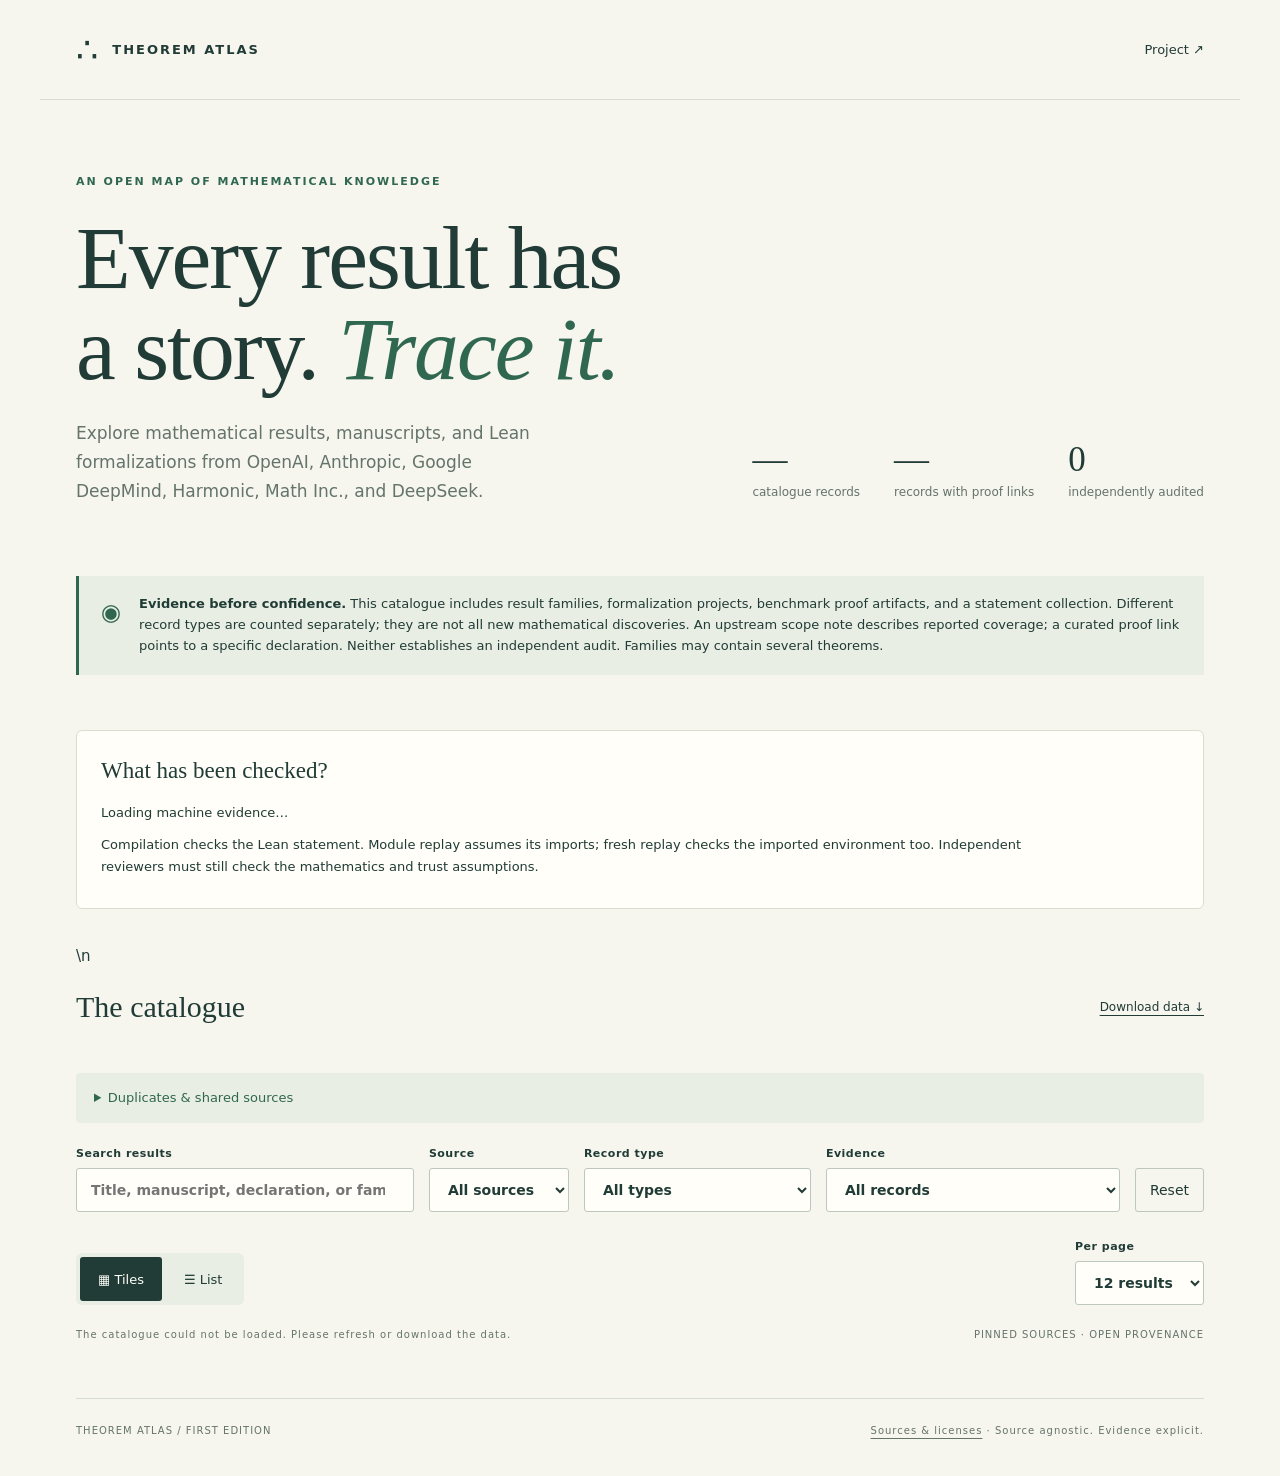
==== commit b425e534: "Display pinned machine evidence stages and independent-review gaps in catalogue" ====
--- a/site/index.html
+++ b/site/index.html
@@ -1,9 +1,9 @@
 <!doctype html>
 <html lang="en"><head><meta charset="utf-8"><meta name="viewport" content="width=device-width, initial-scale=1"><meta name="description" content="An open catalogue of mathematical results, manuscripts, and pinned Lean proof references."><meta http-equiv="Content-Security-Policy" content="default-src 'self'; script-src 'self'; style-src 'self' https://fonts.googleapis.com; font-src 'self' https://fonts.gstatic.com; connect-src 'self'; img-src 'self' data:; object-src 'none'; base-uri 'none'; form-action 'none'; upgrade-insecure-requests"><meta name="referrer" content="strict-origin-when-cross-origin"><title>Theorem Atlas — Explore mathematical results</title><link rel="stylesheet" href="style.css"><script src="app.js" type="module"></script></head>
-<body><header><a class="brand" href="./">∴ <span>THEOREM ATLAS</span></a><a href="https://github.com/gopikannappan/theorem-atlas">Project ↗</a></header>
-<main><section class="intro"><div class="eyebrow">AN OPEN MAP OF MATHEMATICAL KNOWLEDGE</div><h1>Every result has<br>a story. <em>Trace it.</em></h1><p>Explore mathematical results, manuscripts, and Lean formalizations from OpenAI, Anthropic, Google DeepMind, Harmonic, Math Inc., and DeepSeek.</p><div class="stats" aria-label="Catalogue summary"><div><strong id="total">—</strong><span>catalogue records</span></div><div><strong id="linked">—</strong><span>records with proof links</span></div><div><strong>0</strong><span>locally audited</span></div></div></section>
-<aside class="notice"><span>◉</span><p><b>Evidence before confidence.</b> This catalogue includes result families, formalization projects, benchmark proof artifacts, and a statement collection. Different record types are counted separately; they are not all new mathematical discoveries. An upstream scope note describes reported coverage; a curated proof link points to a specific declaration. Neither establishes local verification. Families may contain several theorems.</p></aside>
-<section aria-label="Catalogue"><div class="catalogue-heading"><h2>The catalogue</h2><a href="results.json" download>Download data ↓</a></div><p id="coverage-summary" class="coverage-summary"></p><details class="overlap-panel"><summary>Duplicates &amp; shared sources</summary><p id="overlap-summary"></p><p>Alternative proofs stay together. Source reuse is documented in the relevant record. Similar statements require mathematical review before they can be merged.</p></details><form id="filters" role="search"><label class="search">Search results<input id="query" type="search" placeholder="Title, manuscript, declaration, or family ID…"></label><label>Source<select id="source"><option value="">All sources</option></select></label><label>Record type<select id="kind"><option value="">All types</option><option value="result_family">Result families</option><option value="formalization_project">Formalization projects</option><option value="external_proof_artifact">Lean artifacts</option><option value="external_artifact">Other artifacts</option><option value="statement_collection">Statement collections</option></select></label><label>Evidence<select id="status"><option value="">All records</option><option value="external_linked">External proof linked</option><option value="scope">Has upstream Lean scope note</option><option value="no_scope">No upstream Lean scope note</option><option value="discovered">No curated declaration link</option></select></label><button type="reset">Reset</button></form><div class="catalogue-controls"><div class="view-toggle" role="group" aria-label="Catalogue view"><button id="tiles-view" type="button" aria-pressed="true">▦ Tiles</button><button id="list-view" type="button" aria-pressed="false">☰ List</button></div><label>Per page<select id="page-size"><option value="12">12 results</option><option value="24">24 results</option><option value="48">48 results</option></select></label></div><div class="list-heading"><span id="count" role="status" aria-live="polite">Loading catalogue…</span><span>PINNED SOURCES · OPEN PROVENANCE</span></div><div id="results" class="tiles"></div><p id="empty" hidden>No results match these filters. Try another title or clear your search.</p><nav id="pagination" class="pagination" aria-label="Catalogue pages" hidden><button id="previous-page" type="button">← Previous</button><label>Page<select id="page-number" aria-label="Go to page"></select></label><span id="page-total"></span><button id="next-page" type="button">Next →</button></nav></section>
+<body><header><a class="brand" href="./">∴ <span>THEOREM ATLAS</span></a><a href="https://github.com/theorem-atlas/theorem-atlas">Project ↗</a></header>
+<main><section class="intro"><div class="eyebrow">AN OPEN MAP OF MATHEMATICAL KNOWLEDGE</div><h1>Every result has<br>a story. <em>Trace it.</em></h1><p>Explore mathematical results, manuscripts, and Lean formalizations from OpenAI, Anthropic, Google DeepMind, Harmonic, Math Inc., and DeepSeek.</p><div class="stats" aria-label="Catalogue summary"><div><strong id="total">—</strong><span>catalogue records</span></div><div><strong id="linked">—</strong><span>records with proof links</span></div><div><strong>0</strong><span>independently audited</span></div></div></section>
+<aside class="notice"><span>◉</span><p><b>Evidence before confidence.</b> This catalogue includes result families, formalization projects, benchmark proof artifacts, and a statement collection. Different record types are counted separately; they are not all new mathematical discoveries. An upstream scope note describes reported coverage; a curated proof link points to a specific declaration. Neither establishes an independent audit. Families may contain several theorems.</p></aside>
+<aside id="machine-evidence" class="machine-evidence" aria-label="Recorded machine evidence"><h2>What has been checked?</h2><p id="machine-summary" role="status">Loading machine evidence…</p><p>Compilation checks the Lean statement. Module replay assumes its imports; fresh replay checks the imported environment too. Independent reviewers must still check the mathematics and trust assumptions.</p></aside>\n<section aria-label="Catalogue"><div class="catalogue-heading"><h2>The catalogue</h2><a href="results.json" download>Download data ↓</a></div><p id="coverage-summary" class="coverage-summary"></p><details class="overlap-panel"><summary>Duplicates &amp; shared sources</summary><p id="overlap-summary"></p><p>Alternative proofs stay together. Source reuse is documented in the relevant record. Similar statements require mathematical review before they can be merged.</p></details><form id="filters" role="search"><label class="search">Search results<input id="query" type="search" placeholder="Title, manuscript, declaration, or family ID…"></label><label>Source<select id="source"><option value="">All sources</option></select></label><label>Record type<select id="kind"><option value="">All types</option><option value="result_family">Result families</option><option value="formalization_project">Formalization projects</option><option value="external_proof_artifact">Lean artifacts</option><option value="external_artifact">Other artifacts</option><option value="statement_collection">Statement collections</option></select></label><label>Evidence<select id="status"><option value="">All records</option><option value="external_linked">External proof linked</option><option value="compiled">Compilation reproduced</option><option value="module_replayed">Module replay passed</option><option value="review_pending">Independent review pending</option><option value="trust_flag">Native-computation trust flag</option><option value="scope">Has upstream Lean scope note</option><option value="no_scope">No upstream Lean scope note</option><option value="discovered">No curated declaration link</option></select></label><button type="reset">Reset</button></form><div class="catalogue-controls"><div class="view-toggle" role="group" aria-label="Catalogue view"><button id="tiles-view" type="button" aria-pressed="true">▦ Tiles</button><button id="list-view" type="button" aria-pressed="false">☰ List</button></div><label>Per page<select id="page-size"><option value="12">12 results</option><option value="24">24 results</option><option value="48">48 results</option></select></label></div><div class="list-heading"><span id="count" role="status" aria-live="polite">Loading catalogue…</span><span>PINNED SOURCES · OPEN PROVENANCE</span></div><div id="results" class="tiles"></div><p id="empty" hidden>No results match these filters. Try another title or clear your search.</p><nav id="pagination" class="pagination" aria-label="Catalogue pages" hidden><button id="previous-page" type="button">← Previous</button><label>Page<select id="page-number" aria-label="Go to page"></select></label><span id="page-total"></span><button id="next-page" type="button">Next →</button></nav></section>
 <footer><span>THEOREM ATLAS / FIRST EDITION</span><span><a href="attribution.html">Sources &amp; licenses</a> · Source agnostic. Evidence explicit.</span></footer></main>
 <dialog id="record-dialog" aria-labelledby="detail-title" aria-describedby="detail-meta">
   <div class="detail-header"><span class="eyebrow">CATALOGUE RECORD</span><button id="detail-close" type="button" aria-label="Close record details" autofocus>✕</button></div>
--- a/site/style.css
+++ b/site/style.css
@@ -6,3 +6,5 @@
 
 .overlap-panel{margin:0 0 24px;padding:14px 18px;background:#e9eee4;border-radius:4px}.overlap-panel p{max-width:850px;color:var(--muted)}.evidence p{overflow-wrap:anywhere}@media(min-width:701px){form{flex-wrap:wrap}.search{min-width:250px}form select{min-width:140px}}
 a.record{color:inherit;text-decoration:none;cursor:pointer;position:relative;transition:border-color .15s,background .15s,box-shadow .15s}.record:hover{background:#f0f4eb}.tiles .record:hover{border-color:#7d9e88;box-shadow:0 6px 20px #213b360d}.record-action{display:block;margin-top:22px;color:var(--green);font-size:12px;font-weight:600}.tiles .record{height:100%;min-height:260px}.tiles .record>div:last-child{display:flex;flex-direction:column;flex:1}.tiles .record-action{margin-top:auto;padding-top:22px}.overlay-open{overflow:hidden}#record-dialog{width:min(820px,calc(100% - 40px));max-height:calc(100dvh - 64px);padding:0;border:1px solid var(--line);border-radius:12px;background:var(--paper);color:var(--ink);box-shadow:0 24px 90px #14272040;overflow:auto}#record-dialog::backdrop{background:#132a246b;backdrop-filter:blur(4px)}.detail-header{display:flex;align-items:center;justify-content:space-between;padding:15px 28px;position:sticky;top:0;background:var(--paper);border-bottom:1px solid var(--line);z-index:1}.detail-header button{border:0;padding:8px 14px;font-size:20px}.detail-heading{padding:22px 32px 0}.detail-heading p{color:var(--muted);font-size:12px;overflow-wrap:anywhere}.detail-heading h2{font-family:Georgia,serif;font-size:32px;line-height:1.35;font-weight:400;margin:12px 0 22px}.detail-toolbar{display:flex;align-items:center;flex-wrap:wrap;gap:18px;margin:0 32px 22px;padding-bottom:22px;border-bottom:1px solid var(--line);font-size:12px}.detail-toolbar button{font-size:12px;min-height:36px;padding:8px 12px}.detail-toolbar>span{color:var(--green)}#detail-content{padding:0 32px 32px;line-height:1.8;font-size:14px}#detail-content .evidence{padding:0;margin:0;background:transparent}#detail-content .evidence>p{margin:14px 0}#detail-content ul{margin-top:0}#detail-content .review{border-top:1px solid var(--line);padding-top:20px;margin-top:25px}@media(max-width:600px){#record-dialog{width:100%;max-width:100%;height:100dvh;max-height:100dvh;margin:0;border:0;border-radius:0}.detail-header{padding:12px 20px}.detail-heading{padding:16px 20px 0}.detail-heading h2{font-size:27px}.detail-toolbar{margin:0 20px 20px}#detail-content{padding:0 20px 28px}}
+
+.machine-evidence{margin:0 0 38px;padding:20px 24px;border:1px solid var(--line);border-radius:6px;background:#fffef8;font-size:13px;line-height:1.7}.machine-evidence h2{font-family:Georgia,serif;font-weight:400;font-size:23px;margin:0 0 12px}.machine-evidence p{margin:10px 0;max-width:950px}.badge.observed{background:#edf1e8;color:var(--green)}.trust-flag{color:#755c2d}.badge.trust-flag{border-color:#d6c59e;background:#f5efdf}.observation-panel{margin:18px 0 28px;padding:18px;border:1px solid var(--line);border-radius:6px;background:#fffef8}.observation-panel h4{margin:0;font-size:15px}.observation-panel .review{border:0!important;margin:10px 0!important;padding:0!important}.evidence-table{overflow-x:auto}.evidence-table table{width:100%;border-collapse:collapse;font-size:12px;text-align:left}.evidence-table caption{text-align:left;color:var(--muted);margin:10px 0}.evidence-table td,.evidence-table th{padding:10px 8px;border-bottom:1px solid var(--line);vertical-align:top;min-width:95px}
